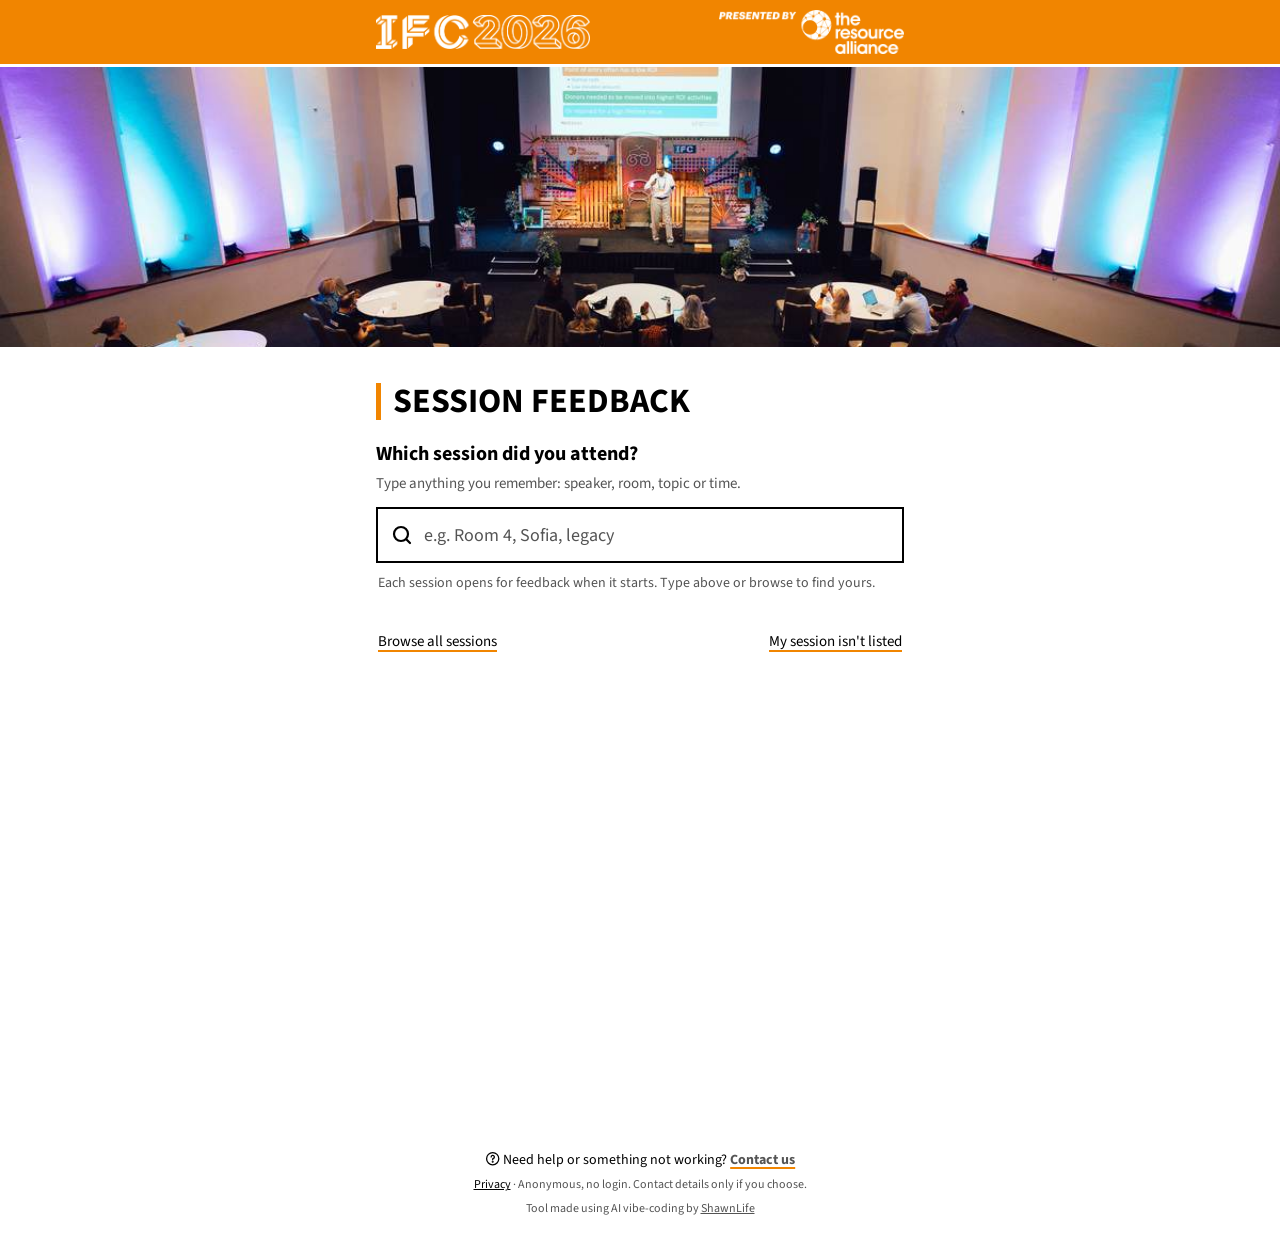
==== index.html @ f9d3993d "Optional 'contact me' on the attendee form (name + email only when ticked), Follow-ups tab with Mark" ====
<!doctype html>
<html lang="en">
<head>
<meta charset="utf-8">
<meta name="viewport" content="width=device-width, initial-scale=1, viewport-fit=cover">
<title>IFC 2026 Session Feedback</title>
<meta name="description" content="Rate the IFC 2026 session you just attended. Takes under a minute, no login.">
<meta name="theme-color" content="#f18500">
<!-- Private by design: not for search engines, link or QR code only -->
<meta name="robots" content="noindex, nofollow, noarchive, nosnippet, noimageindex, notranslate">
<meta name="googlebot" content="noindex, nofollow, noarchive, nosnippet, noimageindex">
<meta name="bingbot" content="noindex, nofollow, noarchive, nosnippet">
<meta name="referrer" content="no-referrer">
<link rel="icon" href="assets/icons/favicon-32.png" sizes="32x32" type="image/png">
<link rel="icon" href="assets/icons/favicon-16.png" sizes="16x16" type="image/png">
<link rel="apple-touch-icon" href="assets/icons/apple-touch-icon.png">
<link rel="manifest" href="manifest.webmanifest">
<meta name="apple-mobile-web-app-title" content="IFC Feedback">
<link rel="preload" href="assets/fonts/source-sans-3-700.woff2" as="font" type="font/woff2" crossorigin>
<link rel="stylesheet" href="style.css">
<script src="config.js" defer></script>
<script src="app.js" defer></script>
</head>
<body>
<!-- Logos and banner image are set in config.js (brand section) -->
<div class="brandbar" id="brandbar" hidden>
  <div class="brandbar-inner">
    <a href="https://www.resource-alliance.org/" target="_blank" rel="noopener noreferrer"><img id="logoLeft" alt="" hidden></a>
    <a href="https://www.resource-alliance.org/" target="_blank" rel="noopener noreferrer"><img id="logoRight" class="logo-event" alt="" hidden></a>
  </div>
</div>
<div class="hero" id="hero" hidden><img id="bannerImg" alt=""></div>

<div class="wrap">

  <header class="top">
    <p class="kicker" id="eventName">IFC 2026</p>
    <h1>Session feedback</h1>
  </header>

  <p class="banner" id="banner" hidden></p>

  <!-- STEP 1: find the session -->
  <section id="stepFind" aria-labelledby="findLabel">
    <!-- Filled in when the form is opened from a room sign (NFC tag or room QR) -->
    <div class="room-ask" id="roomAsk" hidden aria-live="polite"></div>
    <label class="search-label" id="findLabel" for="q">Which session did you attend?</label>
    <p class="hint" id="qHint">Type anything you remember: speaker, room, topic or time.</p>
    <div class="search">
      <svg class="search-icon" viewBox="0 0 24 24" aria-hidden="true"><circle cx="11" cy="11" r="7"/><path d="m20 20-3.5-3.5"/></svg>
      <input id="q" type="search" autocomplete="off" autocapitalize="off" autocorrect="off" spellcheck="false"
             enterkeyhint="search" placeholder="e.g. Room 4, Sofia, legacy" aria-describedby="qHint status">
      <button type="button" class="clear" id="qClear" aria-label="Clear search" hidden>
        <svg viewBox="0 0 24 24" aria-hidden="true"><path d="M6 6l12 12M18 6 6 18"/></svg>
      </button>
    </div>
    <p class="status" id="status" role="status" aria-live="polite"></p>
    <h2 class="list-heading" id="listHeading" hidden></h2>
    <ul class="results" id="results"></ul>
    <div class="alt-actions">
      <button type="button" class="link" id="browseBtn">Browse all sessions</button>
      <button type="button" class="link" id="manualBtn">My session isn't listed</button>
    </div>
  </section>

  <!-- STEP 2: questions -->
  <form id="stepForm" hidden novalidate>
    <div class="chosen" id="chosen"></div>
    <div id="questions"></div>
    <!-- Optional "contact me" (attendees only, set in config.js) -->
    <div class="contact-opt" id="contactOpt" hidden>
      <div class="check-row">
        <input type="checkbox" id="contactMe">
        <label for="contactMe" id="contactLabel"></label>
      </div>
      <div class="contact-fields" id="contactFields" hidden>
        <p class="q-help" id="contactHelp"></p>
        <div class="q" id="contactNameBox">
          <label for="contactName">Your name&nbsp;<span class="req" aria-hidden="true">*</span></label>
          <input type="text" class="name-input" id="contactName" maxlength="100" autocomplete="name">
        </div>
        <div class="q" id="contactEmailBox">
          <label for="contactEmail">Email&nbsp;<span class="req" aria-hidden="true">*</span></label>
          <input type="email" class="name-input" id="contactEmail" maxlength="200" autocomplete="email" inputmode="email" autocapitalize="off" spellcheck="false">
        </div>
      </div>
    </div>
    <!-- Honeypot: invisible to people, bots fill it in -->
    <div class="hp" aria-hidden="true"><label>Leave empty <input name="website" tabindex="-1" autocomplete="off"></label></div>
    <p class="form-error" id="formError" role="alert"></p>
    <button type="submit" class="primary" id="submitBtn">Send feedback</button>
    <p class="privacy" id="privacyLine">Anonymous. We don't ask for your name or email.</p>
  </form>

  <!-- STEP 3: done -->
  <section id="stepDone" hidden tabindex="-1" aria-labelledby="doneTitle">
    <div class="done-mark" aria-hidden="true">
      <svg viewBox="0 0 24 24"><path d="m5 12.5 4.5 4.5L19 7.5"/></svg>
    </div>
    <h2 id="doneTitle">Thank you!</h2>
    <p id="doneText">Your feedback has been sent.</p>
    <button type="button" class="primary" id="againBtn">Rate another session</button>

    <!-- Shown only in a normal browser tab, not once it is already on the home screen -->
    <div class="tip" id="homeTip" hidden>
      <h3>Rating more sessions this week?</h3>
      <p>Put the form on your home screen and it opens in one tap, no QR code needed.</p>
      <button type="button" class="secondary" id="installBtn" hidden>Add to home screen</button>
      <p class="tip-steps" id="tipSteps"></p>
      <p class="tip-more">Can't see it? Look for <strong>Share</strong> or <strong>Add to Home Screen</strong> in your browser's menu.</p>
    </div>
  </section>

  <footer class="foot">
    <p class="help">
      <svg class="ico" viewBox="0 0 24 24" aria-hidden="true"><circle cx="12" cy="12" r="9.5"/><path d="M9.6 9.3a2.5 2.5 0 1 1 3.4 2.3c-.7.3-1 .8-1 1.5v.6"/><circle cx="12" cy="16.9" r=".6" fill="currentColor"/></svg>
      Need help or something not working? <a id="helpLink" href="#">Contact us</a>
    </p>
    <p><a href="privacy.html">Privacy</a> · <span id="anonNote">Anonymous, no login. Contact details only if you choose.</span></p>
    <p>Tool made using AI vibe-coding by <a href="https://shawnlife.com" id="shawnLink" target="_blank" rel="noopener noreferrer nofollow">ShawnLife</a></p>
  </footer>
</div>

<noscript><p class="noscript">This form needs JavaScript switched on in your browser.</p></noscript>
</body>
</html>
---- style.css ----
/* IFC 2026 Session Feedback
   Styled after resource-alliance.org: white page, black type, IFC orange,
   square buttons with a thick black border and a hard offset shadow.
   BRAND COLOURS: change these lines to re-skin the whole form. */
:root {
  --bg: #ffffff;
  --surface: #f4f4f4;     /* cards and inputs (same grey as the RA site) */
  --surface-2: #ebebeb;   /* hover */
  --ink: #000000;         /* text, borders, button shadows */
  --muted: #545454;       /* secondary text (7:1 on white) */
  --accent: #f18500;      /* RA orange: fills, bars, stars. Too light for text on white */
  --accent-soft: #f4a341; /* RA hero orange */
  --accent-text: #a85300; /* orange for TEXT on white (5.4:1, passes accessibility) */

  --line: #d6d6d6;
  --danger: #b3261e;
  --ok: #1b7a3a;
  --radius: 4px;
  --font: "Source Sans 3", "Source Sans Pro", -apple-system, BlinkMacSystemFont, "Segoe UI", Roboto, Helvetica, Arial, sans-serif;
}

/* Source Sans 3 (the current name of Source Sans Pro), self-hosted so no visitor
   data goes to Google. SIL Open Font License. */
@font-face { font-family: "Source Sans 3"; src: url("assets/fonts/source-sans-3-400.woff2") format("woff2"); font-weight: 400; font-display: swap; }
@font-face { font-family: "Source Sans 3"; src: url("assets/fonts/source-sans-3-600.woff2") format("woff2"); font-weight: 600; font-display: swap; }
@font-face { font-family: "Source Sans 3"; src: url("assets/fonts/source-sans-3-700.woff2") format("woff2"); font-weight: 700; font-display: swap; }

*, *::before, *::after { box-sizing: border-box; }
html { -webkit-text-size-adjust: 100%; }
body {
  margin: 0; background: var(--bg); color: var(--ink);
  font: 400 17px/1.45 var(--font);
  -webkit-font-smoothing: antialiased;
}
[hidden] { display: none !important; }
button, input, textarea { font: inherit; color: inherit; }
button { cursor: pointer; }
:focus-visible { outline: 3px solid var(--accent); outline-offset: 2px; }

/* Brand bar: logos */
/* Orange like the IFC 2026 hero on resource-alliance.org, so the white logos show */
.brandbar { background: var(--accent); border-bottom: 3px solid var(--ink); }
.brandbar-inner {
  max-width: 560px; margin: 0 auto; padding: max(10px, env(safe-area-inset-top)) 16px 10px;
  display: flex; align-items: center; justify-content: space-between; gap: 16px; min-height: 60px;
}
.brandbar a { display: contents; }
.brandbar img { display: block; width: auto; max-width: 50%; object-fit: contain; object-position: left center; }
#logoLeft { height: 26px; }                                  /* IFC 2026 */
.brandbar .logo-event { height: 34px; object-position: right center; } /* Presented by the Resource Alliance */
@media (min-width: 600px) { #logoLeft { height: 34px; } .brandbar .logo-event { height: 44px; } }

/* Banner image: wide and short so the search stays above the fold on phones */
/* White line between the orange logo bar and the photo (covers the bar's black edge) */
.hero { position: relative; margin-top: -3px; border-top: 3px solid #fff; background: var(--accent-soft); }
.hero { min-height: 165px; }
.hero img { display: block; width: 100%; height: 165px; object-fit: cover; object-position: 50% 45%; }
@media (min-width: 600px) { .hero { min-height: 280px; } .hero img { height: 280px; object-position: 50% 32%; } }

.wrap {
  max-width: 560px; margin: 0 auto;
  padding: 20px 16px max(24px, env(safe-area-inset-bottom));
  min-height: 100vh; min-height: 100dvh; display: flex; flex-direction: column;
}

/* Title with the RA orange side bar */
.top { margin: 4px 0 20px; padding-left: 12px; border-left: 5px solid var(--accent); }
.kicker { margin: 0 0 2px; color: var(--accent-text); font-weight: 700; font-size: 14px; letter-spacing: .1em; text-transform: uppercase; }
h1 { margin: 0; font-size: 28px; line-height: 1.1; font-weight: 700; text-transform: uppercase; }
h2 { font-weight: 700; }

.banner {
  margin: 0 0 16px; padding: 10px 14px; border-radius: var(--radius);
  background: #fff4e5; border-left: 4px solid var(--accent); font-size: 15px;
}

/* "Is this your session?" from a room sign */
.room-ask { margin: 0 0 26px; padding: 18px; background: #fff4e5; border-left: 5px solid var(--accent); }
.room-q { margin: 0 0 12px; font-size: 19px; font-weight: 700; }
.room-card { background: var(--bg); padding: 14px 16px; margin-bottom: 16px; }
.room-btns { display: grid; gap: 8px; }
.room-btns .link { justify-self: center; }
.room-none { margin: 0; font-size: 16px; }

/* Search */
.search-label { display: block; font-size: 20px; font-weight: 700; }
.hint { margin: 4px 0 12px; color: var(--muted); font-size: 15px; }
.search { position: relative; }
.search input {
  width: 100%; height: 56px; padding: 0 48px 0 46px;
  background: var(--bg); border: 2px solid var(--ink); border-radius: 0;
  font-size: 18px; /* 16px+ stops iOS zooming in on focus */
  -webkit-appearance: none; appearance: none;
}
.search input::placeholder { color: var(--muted); }
.search input:focus { outline: none; box-shadow: -4px 5px 0 var(--accent); }
.search input::-webkit-search-cancel-button { display: none; }
.search-icon { position: absolute; left: 14px; top: 16px; width: 24px; height: 24px; fill: none; stroke: var(--ink); stroke-width: 2.2; stroke-linecap: round; pointer-events: none; }
.clear {
  position: absolute; right: 4px; top: 4px; width: 48px; height: 48px;
  background: none; border: 0; display: grid; place-items: center;
}
.clear svg { width: 20px; height: 20px; fill: none; stroke: var(--muted); stroke-width: 2.4; stroke-linecap: round; }
.status { margin: 10px 2px 0; min-height: 1.4em; color: var(--muted); font-size: 14px; }
.list-heading { margin: 14px 0 8px; font-size: 14px; letter-spacing: .08em; text-transform: uppercase; color: var(--ink); }
.list-heading::before { content: ""; display: inline-block; width: 10px; height: 10px; margin-right: 8px; background: var(--accent); vertical-align: 1px; }

/* Results */
.results { list-style: none; margin: 8px 0 0; padding: 0; display: grid; gap: 8px; }
.result {
  width: 100%; text-align: left; padding: 14px 16px; min-height: 64px;
  background: var(--surface); border: 0; border-left: 5px solid transparent; border-radius: var(--radius);
  display: block; transition: background .12s, border-color .12s;
}
.result:hover, .result:focus-visible { background: var(--surface-2); border-left-color: var(--accent); }
.result:active { transform: scale(.99); }
.r-title { display: block; font-weight: 700; font-size: 18px; line-height: 1.25; }
.r-speakers { display: block; margin-top: 3px; font-size: 15px; }
.r-meta { display: flex; flex-wrap: wrap; gap: 4px 12px; margin-top: 6px; font-size: 14px; color: var(--muted); }
.r-room { color: var(--accent-text); font-weight: 700; }
.r-done { color: var(--ok); font-weight: 700; }
.result.locked { opacity: .55; cursor: not-allowed; border-left-color: transparent; background: var(--surface); }
.r-locked { flex-basis: 100%; color: var(--ink); font-weight: 600; }
.slot-locked > summary { color: var(--muted); }
.group .list-heading { margin-top: 10px; }
.group + .group { margin-top: 0; }
mark { background: rgba(241, 133, 0, .28); color: inherit; padding: 0 1px; }

.day-group { margin-top: 18px; }
.day-group > h3 { margin: 0 0 8px; font-size: 14px; letter-spacing: .08em; text-transform: uppercase; }
.slot { margin-bottom: 8px; border: 2px solid var(--ink); }
.slot > summary {
  list-style: none; padding: 14px 16px; min-height: 52px; cursor: pointer;
  display: flex; justify-content: space-between; align-items: center; gap: 12px; font-weight: 700;
}
.slot > summary::-webkit-details-marker { display: none; }
.slot > summary::after { content: ""; width: 9px; height: 9px; border-right: 2px solid var(--ink); border-bottom: 2px solid var(--ink); transform: rotate(45deg); flex: none; transition: transform .15s; }
.slot[open] > summary { background: var(--surface); }
.slot[open] > summary::after { transform: rotate(-135deg); }
.slot-count { margin-left: auto; color: var(--muted); font-weight: 400; font-size: 14px; }
.slot .results { margin: 0; padding: 8px; }

.alt-actions { display: flex; flex-wrap: wrap; justify-content: space-between; gap: 4px 16px; margin: 18px 0 8px; }
.link { background: none; border: 0; padding: 10px 2px; color: var(--ink); text-decoration: underline; text-decoration-color: var(--accent); text-decoration-thickness: 2px; text-underline-offset: 4px; font-size: 15px; min-height: 44px; }
.link:hover { color: var(--accent-text); }

/* Selected session */
.chosen { padding: 14px 16px; background: var(--surface); border-left: 5px solid var(--accent); margin-bottom: 22px; }
.chosen-head { display: flex; justify-content: space-between; align-items: baseline; gap: 12px; margin-bottom: 4px; }
.chosen-label { font-size: 13px; letter-spacing: .08em; text-transform: uppercase; color: var(--accent-text); font-weight: 700; }
.chosen .link { padding: 0; min-height: 0; font-size: 14px; }
.manual-input { width: 100%; margin-top: 8px; padding: 12px 14px; background: var(--bg); border: 2px solid var(--ink); border-radius: 0; font-size: 17px; }
.manual-input:focus { outline: none; box-shadow: -4px 5px 0 var(--accent); }

/* Questions */
.q { border: 0; margin: 0 0 24px; padding: 0; min-width: 0; }
.q legend, .q > label { display: block; padding: 0; margin-bottom: 10px; font-weight: 700; font-size: 18px; }
.req { color: var(--accent-text); }
.q.invalid legend, .q.invalid > label { color: var(--danger); }
.q-help { margin: -4px 0 12px; font-size: 15px; color: var(--muted); font-weight: 400; }
.name-input { width: 100%; height: 52px; padding: 0 14px; background: var(--bg); border: 2px solid var(--ink); border-radius: 0; font-size: 17px; }
.name-input:focus { outline: none; box-shadow: -4px 5px 0 var(--accent); }
.q-error { margin: 6px 0 0; color: var(--danger); font-size: 14px; font-weight: 700; }

/* Optional "contact me" box at the end of the attendee form */
.contact-opt { margin: 4px 0 24px; padding: 16px; background: var(--surface); border-left: 5px solid var(--accent); }
.check-row { display: flex; align-items: flex-start; gap: 12px; }
.check-row input { flex: none; width: 24px; height: 24px; margin: 1px 0 0; accent-color: var(--accent); cursor: pointer; }
.check-row label { font-weight: 700; font-size: 17px; line-height: 1.35; cursor: pointer; }
.contact-fields { margin-top: 14px; }
.contact-fields .q-help { margin: 0 0 14px; }
.contact-fields .q { margin-bottom: 14px; }
.contact-fields .q:last-child { margin-bottom: 0; }
.contact-fields .q > label { font-size: 16px; margin-bottom: 6px; }

.stars { display: flex; gap: 6px; }
.stars input { position: absolute; opacity: 0; width: 1px; height: 1px; }
.stars label {
  flex: 1; height: 54px; max-width: 76px; display: grid; place-items: center;
  background: var(--surface); cursor: pointer; transition: background .1s;
}
.stars label:hover { background: var(--surface-2); }
.stars svg { width: 30px; height: 30px; fill: none; stroke: var(--ink); stroke-width: 1.5; stroke-linejoin: round; transition: fill .1s, transform .1s; }
.stars label.on svg { fill: var(--accent); }
.stars input:checked + label svg { transform: scale(1.12); }
.stars input:focus-visible + label { outline: 3px solid var(--ink); outline-offset: 2px; }
.scale-ends { display: flex; justify-content: space-between; margin-top: 6px; font-size: 13px; color: var(--muted); max-width: calc(76px * 5 + 24px); }

.choices { display: flex; flex-wrap: wrap; gap: 8px; }
.choices input { position: absolute; opacity: 0; width: 1px; height: 1px; }
.choices label {
  padding: 10px 18px; min-height: 48px; display: inline-flex; align-items: center;
  background: var(--bg); border: 2px solid var(--ink); cursor: pointer; font-weight: 600;
}
.choices label:hover { background: var(--surface); }
.choices input:checked + label { background: var(--accent); box-shadow: -3px 4px 0 var(--ink); }
.choices input:focus-visible + label { outline: 3px solid var(--ink); outline-offset: 2px; }

.q textarea {
  width: 100%; min-height: 88px; padding: 12px 14px; resize: vertical;
  background: var(--bg); border: 2px solid var(--ink); border-radius: 0; font-size: 17px;
}
.q textarea::placeholder { color: var(--muted); }
.q textarea:focus { outline: none; box-shadow: -4px 5px 0 var(--accent); }

.hp { position: absolute; left: -9999px; width: 1px; height: 1px; overflow: hidden; }

/* RA-style button: white, thick black border, hard black shadow */
.primary {
  width: calc(100% - 6px); margin-left: 6px; height: 58px;
  background: var(--bg); color: var(--ink); border: 3px solid var(--ink); border-radius: 0;
  box-shadow: -5px 6px 0 var(--ink);
  font-weight: 700; font-size: 19px; text-transform: uppercase; letter-spacing: .03em;
  display: flex; align-items: center; justify-content: center; gap: 10px;
  transition: background .12s, transform .06s, box-shadow .06s;
}
.primary::after {
  content: "→"; width: 26px; height: 26px; border-radius: 50%; background: var(--ink); color: var(--bg);
  display: grid; place-items: center; font-size: 16px; line-height: 1;
}
.primary:hover { background: var(--accent); }
.primary:active { transform: translate(-3px, 4px); box-shadow: -2px 2px 0 var(--ink); }
.primary:disabled { opacity: .6; cursor: progress; }
.form-error { margin: 0 0 12px; color: var(--danger); font-size: 15px; font-weight: 700; }
.form-error:empty { display: none; }
.privacy { margin: 14px 0 0; text-align: center; color: var(--muted); font-size: 13px; }

/* Done */
#stepDone { text-align: center; padding-top: 24px; outline: none; }
.done-mark { width: 76px; height: 76px; margin: 0 auto 14px; border-radius: 50%; background: var(--accent); border: 3px solid var(--ink); display: grid; place-items: center; }
.done-mark svg { width: 38px; height: 38px; fill: none; stroke: var(--ink); stroke-width: 2.8; stroke-linecap: round; stroke-linejoin: round; }
#stepDone h2 { margin: 0 0 6px; font-size: 28px; text-transform: uppercase; }
#stepDone p { margin: 0 0 28px; color: var(--muted); }

.ico { width: 1.1em; height: 1.1em; vertical-align: -0.2em; fill: none; stroke: currentColor; stroke-width: 2; stroke-linecap: round; stroke-linejoin: round; }
.help { margin: 0 0 10px; font-size: 14px; color: var(--ink); }
.help a { color: var(--ink); font-weight: 700; text-decoration-color: var(--accent); text-decoration-thickness: 2px; text-underline-offset: 3px; }

/* Home screen tip on the thank-you screen */
.tip { margin: 36px 0 0; padding: 18px 18px 6px; text-align: left; background: var(--surface); border-left: 5px solid var(--accent); }
.tip h3 { margin: 0 0 4px; font-size: 18px; }
#stepDone .tip p { margin: 0 0 12px; color: var(--ink); }
.tip .tip-steps { font-size: 15px; }
#stepDone .tip .tip-more { font-size: 13px; color: var(--muted); }
.foot p { margin: 0 0 6px; }
.foot a[href='privacy.html'] { color: var(--ink); }
.secondary {
  margin: 4px 0 14px; padding: 0 18px; height: 46px; background: var(--bg); color: var(--ink);
  border: 2px solid var(--ink); box-shadow: -3px 4px 0 var(--ink); font-weight: 700;
}
.secondary:hover { background: var(--accent); }

.foot { margin-top: auto; padding-top: 36px; text-align: center; font-size: 12px; color: var(--muted); }
.foot a { color: var(--muted); }
.noscript { padding: 16px; text-align: center; }

@media (min-width: 600px) {
  .wrap { padding-top: 32px; }
  h1 { font-size: 34px; }
}
@media (prefers-reduced-motion: reduce) {
  * { transition: none !important; }
}
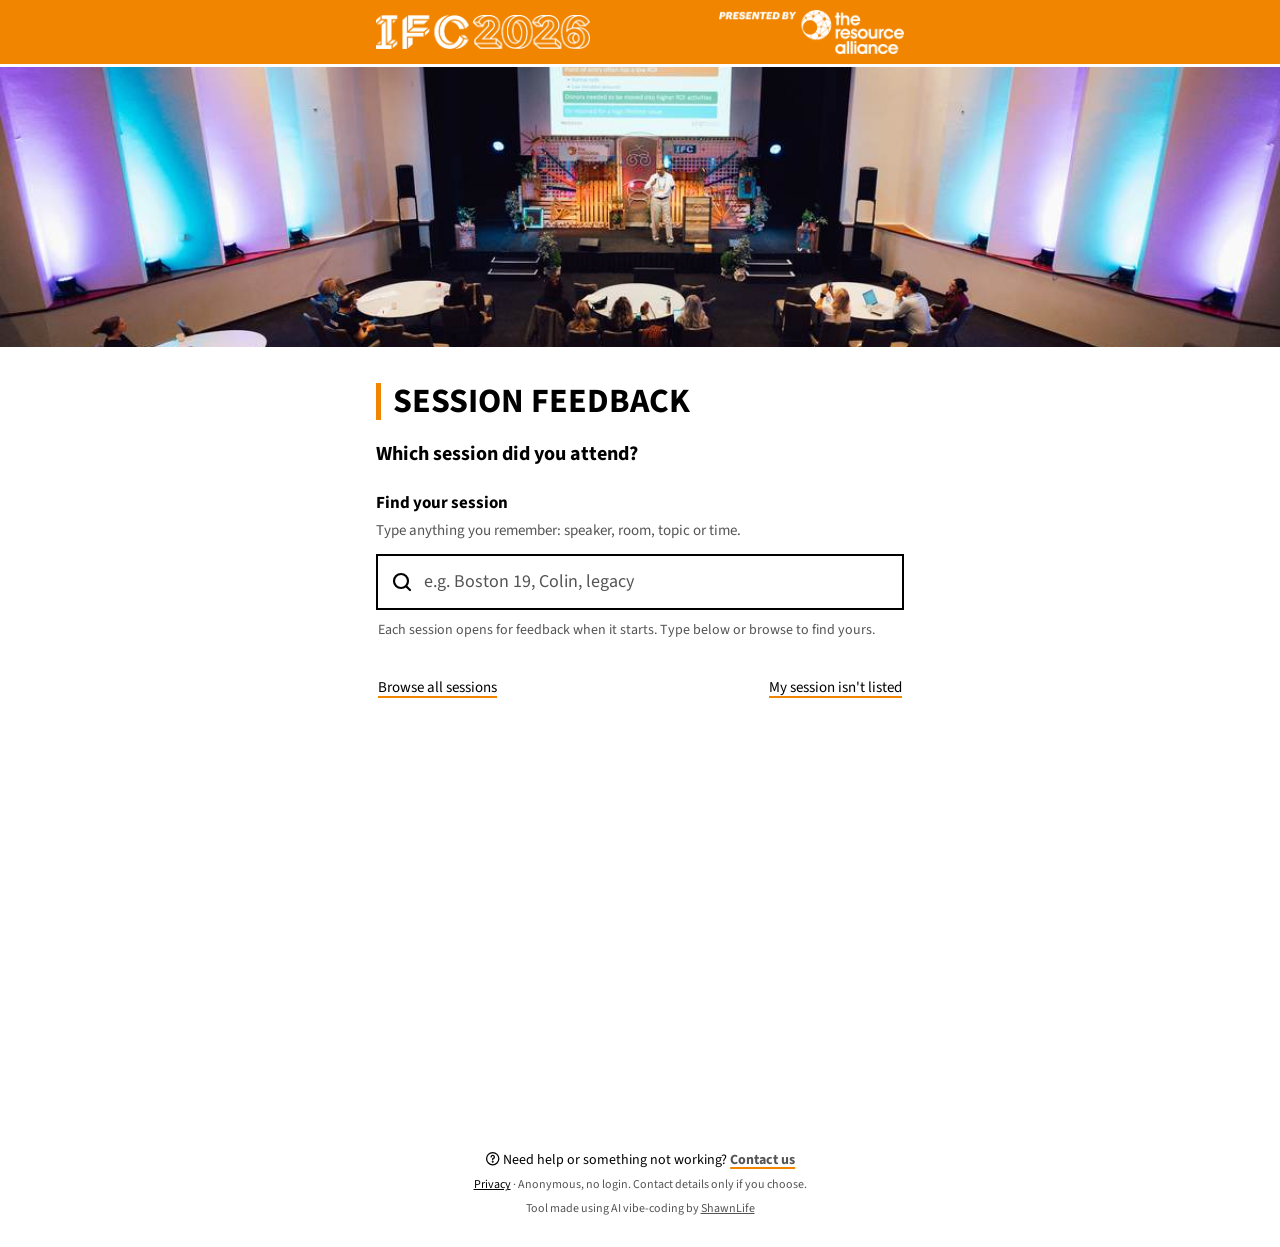
==== commit 006681c5: "Start page: just finished above the search; IFC Online form at /online (9 sessions, Format: Online) " ====
--- a/index.html
+++ b/index.html
@@ -44,12 +44,15 @@
   <section id="stepFind" aria-labelledby="findLabel">
     <!-- Filled in when the form is opened from a room sign (NFC tag or room QR) -->
     <div class="room-ask" id="roomAsk" hidden aria-live="polite"></div>
-    <label class="search-label" id="findLabel" for="q">Which session did you attend?</label>
+    <h2 class="search-label" id="findLabel">Which session did you attend?</h2>
+    <!-- Just finished / in progress, shown first (hidden while searching or browsing) -->
+    <ul class="results recent" id="recent" aria-label="Recent sessions"></ul>
+    <label class="search-label sub" id="qLabel" for="q">Can't find your session?</label>
     <p class="hint" id="qHint">Type anything you remember: speaker, room, topic or time.</p>
     <div class="search">
       <svg class="search-icon" viewBox="0 0 24 24" aria-hidden="true"><circle cx="11" cy="11" r="7"/><path d="m20 20-3.5-3.5"/></svg>
       <input id="q" type="search" autocomplete="off" autocapitalize="off" autocorrect="off" spellcheck="false"
-             enterkeyhint="search" placeholder="e.g. Room 4, Sofia, legacy" aria-describedby="qHint status">
+             enterkeyhint="search" placeholder="e.g. Boston 19, Colin, legacy" aria-describedby="qHint status">
       <button type="button" class="clear" id="qClear" aria-label="Clear search" hidden>
         <svg viewBox="0 0 24 24" aria-hidden="true"><path d="M6 6l12 12M18 6 6 18"/></svg>
       </button>
@@ -67,7 +70,7 @@
   <form id="stepForm" hidden novalidate>
     <div class="chosen" id="chosen"></div>
     <div id="questions"></div>
-    <!-- Optional "contact me" (attendees only, set in config.js) -->
+    <!-- Optional contact details (attendees only, set in config.js) -->
     <div class="contact-opt" id="contactOpt" hidden>
       <div class="check-row">
         <input type="checkbox" id="contactMe">
--- a/style.css
+++ b/style.css
@@ -83,7 +83,10 @@
 .room-none { margin: 0; font-size: 16px; }
 
 /* Search */
-.search-label { display: block; font-size: 20px; font-weight: 700; }
+.search-label { display: block; margin: 0; font-size: 20px; font-weight: 700; }
+.search-label.sub { margin-top: 22px; font-size: 17px; }
+.results.recent { margin: 4px 0 0; }
+.results.recent:empty { display: none; }
 .hint { margin: 4px 0 12px; color: var(--muted); font-size: 15px; }
 .search { position: relative; }
 .search input {
@@ -162,11 +165,11 @@
 .name-input:focus { outline: none; box-shadow: -4px 5px 0 var(--accent); }
 .q-error { margin: 6px 0 0; color: var(--danger); font-size: 14px; font-weight: 700; }
 
-/* Optional "contact me" box at the end of the attendee form */
-.contact-opt { margin: 4px 0 24px; padding: 16px; background: var(--surface); border-left: 5px solid var(--accent); }
+/* Optional contact details: a plain question at the end of the attendee form */
+.contact-opt { margin: 0 0 24px; }
 .check-row { display: flex; align-items: flex-start; gap: 12px; }
 .check-row input { flex: none; width: 24px; height: 24px; margin: 1px 0 0; accent-color: var(--accent); cursor: pointer; }
-.check-row label { font-weight: 700; font-size: 17px; line-height: 1.35; cursor: pointer; }
+.check-row label { font-weight: 700; font-size: 18px; line-height: 1.35; cursor: pointer; }
 .contact-fields { margin-top: 14px; }
 .contact-fields .q-help { margin: 0 0 14px; }
 .contact-fields .q { margin-bottom: 14px; }
@@ -261,3 +264,6 @@
 @media (prefers-reduced-motion: reduce) {
   * { transition: none !important; }
 }
+
+/* IFC Online form: room names are hidden (viewers are not in a room) */
+body.online .r-room { display: none; }
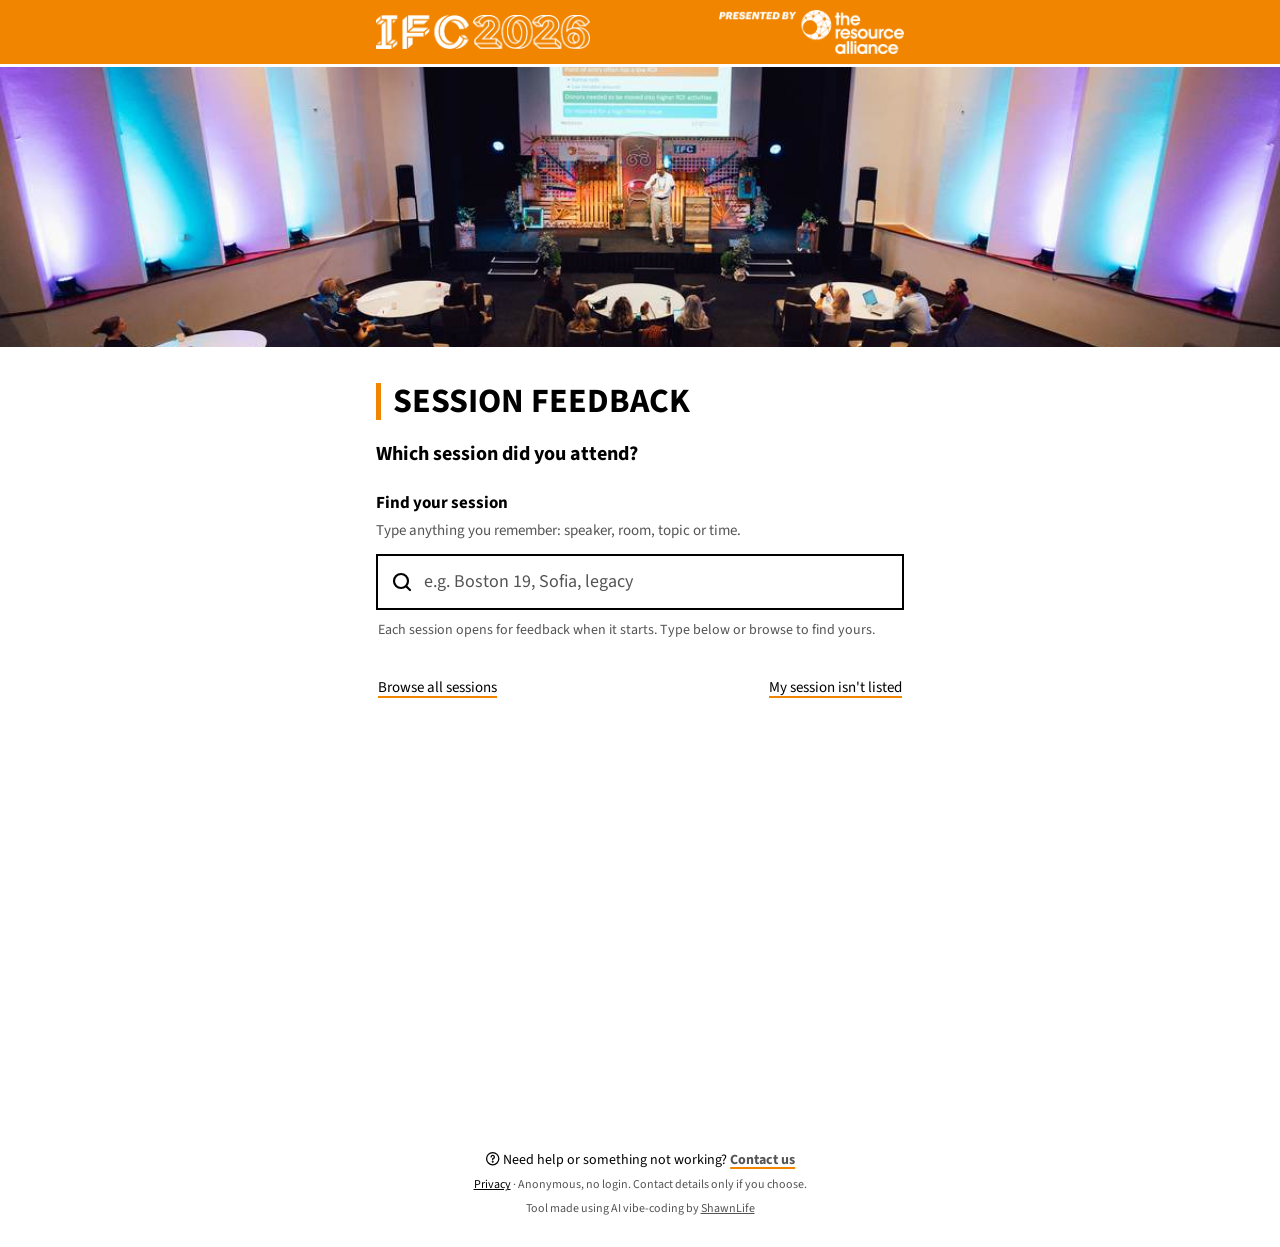
==== commit 5297f29d: "All recent sessions listed; search example back to Sofia; Track filter without types; Include online" ====
--- a/index.html
+++ b/index.html
@@ -52,7 +52,7 @@
     <div class="search">
       <svg class="search-icon" viewBox="0 0 24 24" aria-hidden="true"><circle cx="11" cy="11" r="7"/><path d="m20 20-3.5-3.5"/></svg>
       <input id="q" type="search" autocomplete="off" autocapitalize="off" autocorrect="off" spellcheck="false"
-             enterkeyhint="search" placeholder="e.g. Boston 19, Colin, legacy" aria-describedby="qHint status">
+             enterkeyhint="search" placeholder="e.g. Boston 19, Sofia, legacy" aria-describedby="qHint status">
       <button type="button" class="clear" id="qClear" aria-label="Clear search" hidden>
         <svg viewBox="0 0 24 24" aria-hidden="true"><path d="M6 6l12 12M18 6 6 18"/></svg>
       </button>
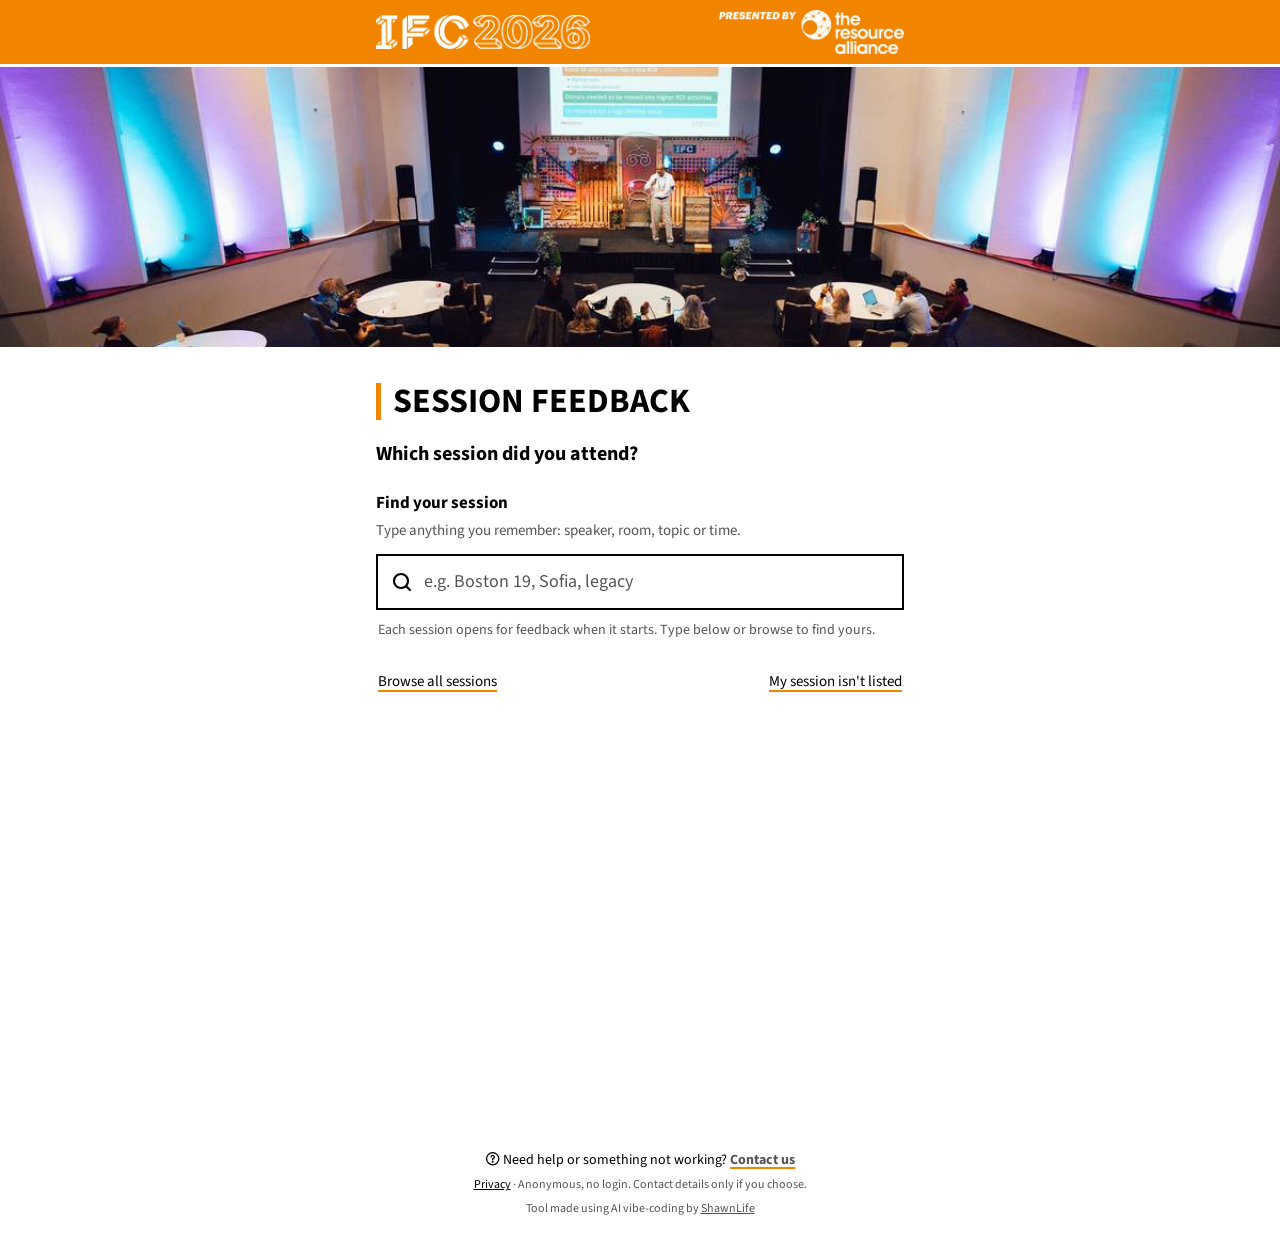
==== commit 1ccf48b7: "Session Leaders can view and update their reports: 'Your reports' on their phone, earlier answers fi" ====
--- a/index.html
+++ b/index.html
@@ -64,6 +64,8 @@
       <button type="button" class="link" id="browseBtn">Browse all sessions</button>
       <button type="button" class="link" id="manualBtn">My session isn't listed</button>
     </div>
+    <!-- Session Leaders only: reports sent from this phone, to view or update -->
+    <div class="my-reports" id="myReports" hidden></div>
   </section>
 
   <!-- STEP 2: questions -->
--- a/style.css
+++ b/style.css
@@ -105,6 +105,8 @@
 }
 .clear svg { width: 20px; height: 20px; fill: none; stroke: var(--muted); stroke-width: 2.4; stroke-linecap: round; }
 .status { margin: 10px 2px 0; min-height: 1.4em; color: var(--muted); font-size: 14px; }
+.status:empty { min-height: 0; margin-top: 0; }                 /* no blank gap under the search box */
+#results:empty { margin-top: 0; }
 .list-heading { margin: 14px 0 8px; font-size: 14px; letter-spacing: .08em; text-transform: uppercase; color: var(--ink); }
 .list-heading::before { content: ""; display: inline-block; width: 10px; height: 10px; margin-right: 8px; background: var(--accent); vertical-align: 1px; }
 
@@ -143,7 +145,7 @@
 .slot-count { margin-left: auto; color: var(--muted); font-weight: 400; font-size: 14px; }
 .slot .results { margin: 0; padding: 8px; }
 
-.alt-actions { display: flex; flex-wrap: wrap; justify-content: space-between; gap: 4px 16px; margin: 18px 0 8px; }
+.alt-actions { display: flex; flex-wrap: wrap; justify-content: space-between; gap: 4px 16px; margin: 20px 0 8px; }
 .link { background: none; border: 0; padding: 10px 2px; color: var(--ink); text-decoration: underline; text-decoration-color: var(--accent); text-decoration-thickness: 2px; text-underline-offset: 4px; font-size: 15px; min-height: 44px; }
 .link:hover { color: var(--accent-text); }
 
@@ -267,3 +269,4 @@
 
 /* IFC Online form: room names are hidden (viewers are not in a room) */
 body.online .r-room { display: none; }
+.my-reports { margin-top: 26px; }
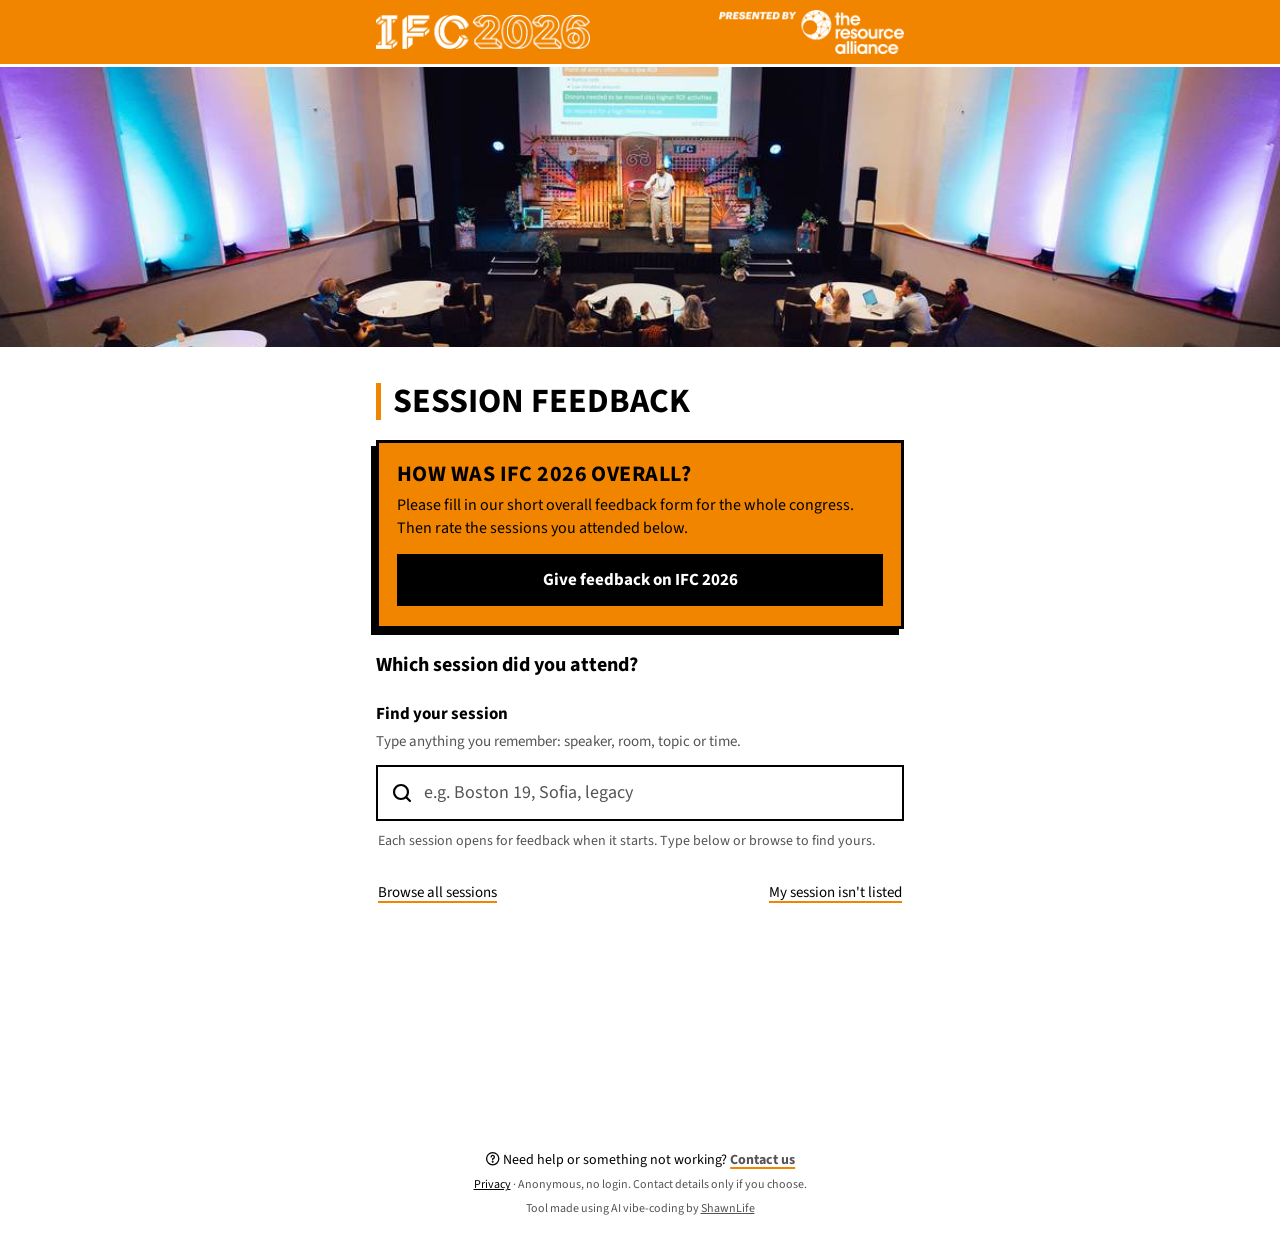
==== commit d563737d: "Form: bold banner on the first page from Friday pointing to the overall IFC 2026 feedback form Co-Au" ====
--- a/index.html
+++ b/index.html
@@ -42,6 +42,12 @@
 
   <!-- STEP 1: find the session -->
   <section id="stepFind" aria-labelledby="findLabel">
+    <!-- From Friday: a bold banner pointing to the overall IFC 2026 feedback form (set in config.js, overallSurvey) -->
+    <div class="overall-banner" id="overallBanner" hidden>
+      <h2 id="obHeading"></h2>
+      <p id="obText"></p>
+      <a class="ob-btn" id="obBtn" href="#" target="_blank" rel="noopener"></a>
+    </div>
     <!-- Filled in when the form is opened from a room sign (NFC tag or room QR) -->
     <div class="room-ask" id="roomAsk" hidden aria-live="polite"></div>
     <h2 class="search-label" id="findLabel">Which session did you attend?</h2>
@@ -64,8 +70,6 @@
       <button type="button" class="link" id="browseBtn">Browse all sessions</button>
       <button type="button" class="link" id="manualBtn">My session isn't listed</button>
     </div>
-    <!-- Session Leaders only: reports sent from this phone, to view or update -->
-    <div class="my-reports" id="myReports" hidden></div>
   </section>
 
   <!-- STEP 2: questions -->
@@ -104,6 +108,12 @@
     </div>
     <h2 id="doneTitle">Thank you!</h2>
     <p id="doneText">Your feedback has been sent.</p>
+    <!-- Overall IFC 2026 survey link, shown after the closing keynote (set in config.js) -->
+    <div class="overall-box" id="overallBox" hidden>
+      <h3 id="overallHeading"></h3>
+      <p id="overallText"></p>
+      <a class="primary overall-btn" id="overallBtn" href="#" target="_blank" rel="noopener"></a>
+    </div>
     <button type="button" class="primary" id="againBtn">Rate another session</button>
 
     <!-- Shown only in a normal browser tab, not once it is already on the home screen -->
--- a/style.css
+++ b/style.css
@@ -269,4 +269,37 @@
 
 /* IFC Online form: room names are hidden (viewers are not in a room) */
 body.online .r-room { display: none; }
-.my-reports { margin-top: 26px; }
+
+/* Name dropdown (Session Leader form): own arrow, set in from the edge */
+.name-select { -webkit-appearance: none; appearance: none; padding-right: 44px; color: var(--ink); cursor: pointer;
+  background: var(--bg) url("data:image/svg+xml,%3Csvg xmlns='http://www.w3.org/2000/svg' width='12' height='8' viewBox='0 0 12 8'%3E%3Cpath d='M1 1.5l5 5 5-5' fill='none' stroke='%23000' stroke-width='2'/%3E%3C/svg%3E") no-repeat right 16px center; }
+.name-select:focus { outline: none; box-shadow: -4px 5px 0 var(--accent); }
+
+/* "In progress now" on the start page: folded away by default */
+.live-group > summary { display: flex; align-items: center; gap: 8px; cursor: pointer; list-style: none; padding: 6px 0; }
+.live-group > summary::-webkit-details-marker { display: none; }
+.live-group > summary::after { content: ""; width: 8px; height: 8px; margin-left: 4px; border-right: 2px solid var(--ink); border-bottom: 2px solid var(--ink);
+  transform: rotate(45deg) translateY(-2px); transition: transform .15s; }
+.live-group[open] > summary::after { transform: rotate(-135deg) translateY(-2px); }
+.live-group .live-count { min-width: 22px; padding: 0 7px; border-radius: 11px; background: var(--surface-2); font-size: 13px; letter-spacing: 0; text-align: center; }
+.live-group > .results { margin-top: 8px; }
+
+/* Thank-you screen: link to the overall IFC 2026 feedback form (after the closing keynote) */
+.overall-box { margin: 0 0 24px; padding: 18px; background: #fff4e5; border-left: 5px solid var(--accent); text-align: left; }
+.overall-box h3 { margin: 0 0 6px; font-size: 19px; }
+.overall-box p { margin: 0 0 14px !important; color: var(--ink) !important; }
+.overall-btn { display: flex; align-items: center; justify-content: center; text-decoration: none; }
+
+/* EVERY dropdown gets the same arrow, set in from the right edge (browsers put theirs hard against the border).
+   Last in the file and !important on purpose, so any dropdown added later gets it too. */
+select:not([multiple]) { -webkit-appearance: none !important; appearance: none !important; border-radius: 0;
+  color: var(--ink); -webkit-text-fill-color: var(--ink); cursor: pointer; padding-left: 10px;
+  background-image: url("data:image/svg+xml,%3Csvg xmlns='http://www.w3.org/2000/svg' width='12' height='8' viewBox='0 0 12 8'%3E%3Cpath d='M1 1.5l5 5 5-5' fill='none' stroke='%23000' stroke-width='2'/%3E%3C/svg%3E") !important;
+  background-repeat: no-repeat !important; background-position: right 12px center !important; padding-right: 36px !important; }
+
+/* Friday: the overall IFC 2026 feedback banner at the top of the first page. Bold on purpose. */
+.overall-banner { margin: 0 0 22px; padding: 18px 18px 20px; background: var(--accent); color: var(--ink); border: 3px solid var(--ink); box-shadow: -5px 6px 0 var(--ink); }
+.overall-banner h2 { margin: 0 0 6px; font-size: 22px; line-height: 1.2; text-transform: uppercase; letter-spacing: .02em; }
+.overall-banner p { margin: 0 0 14px; font-size: 16px; color: var(--ink); }
+.ob-btn { display: flex; align-items: center; justify-content: center; min-height: 52px; padding: 0 16px; background: var(--ink); color: #fff; font-weight: 700; font-size: 17px; text-decoration: none; border: 0; }
+.ob-btn:hover, .ob-btn:focus-visible { background: #fff; color: var(--ink); outline: 3px solid var(--ink); }
